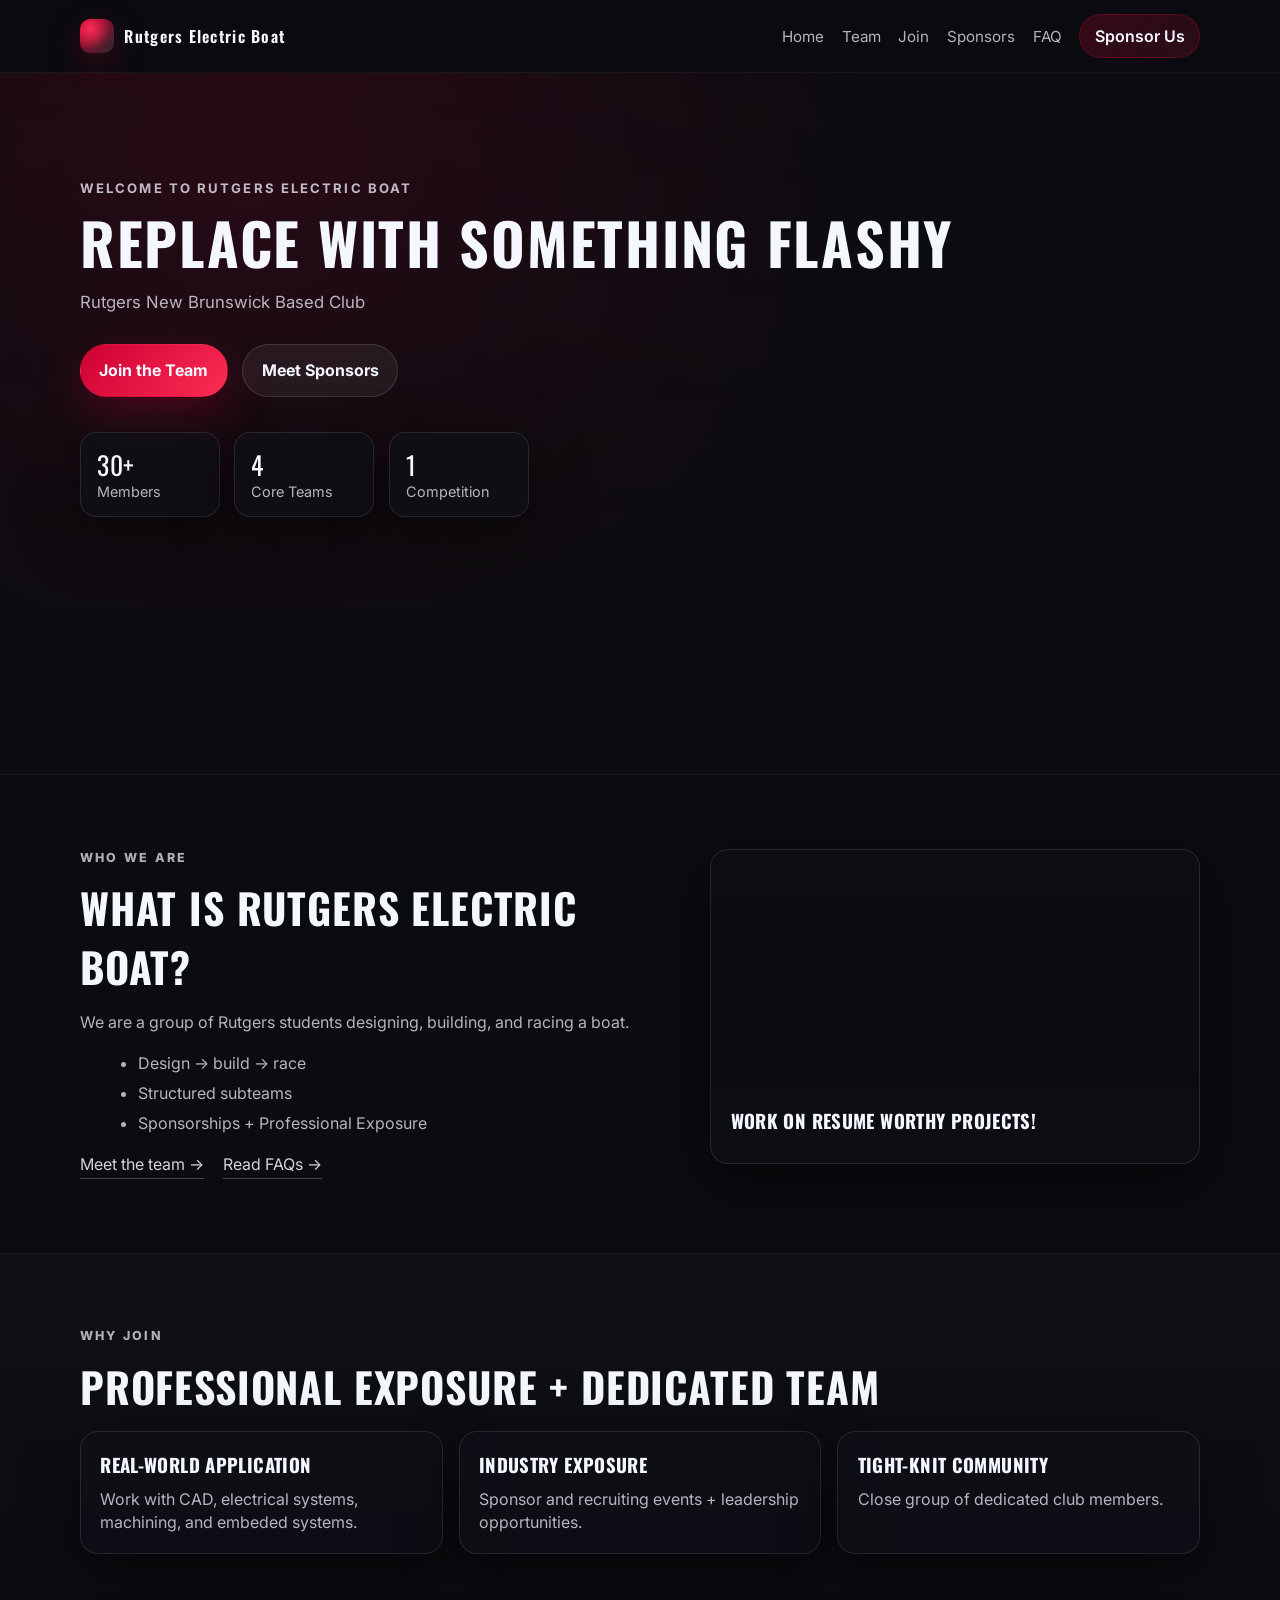
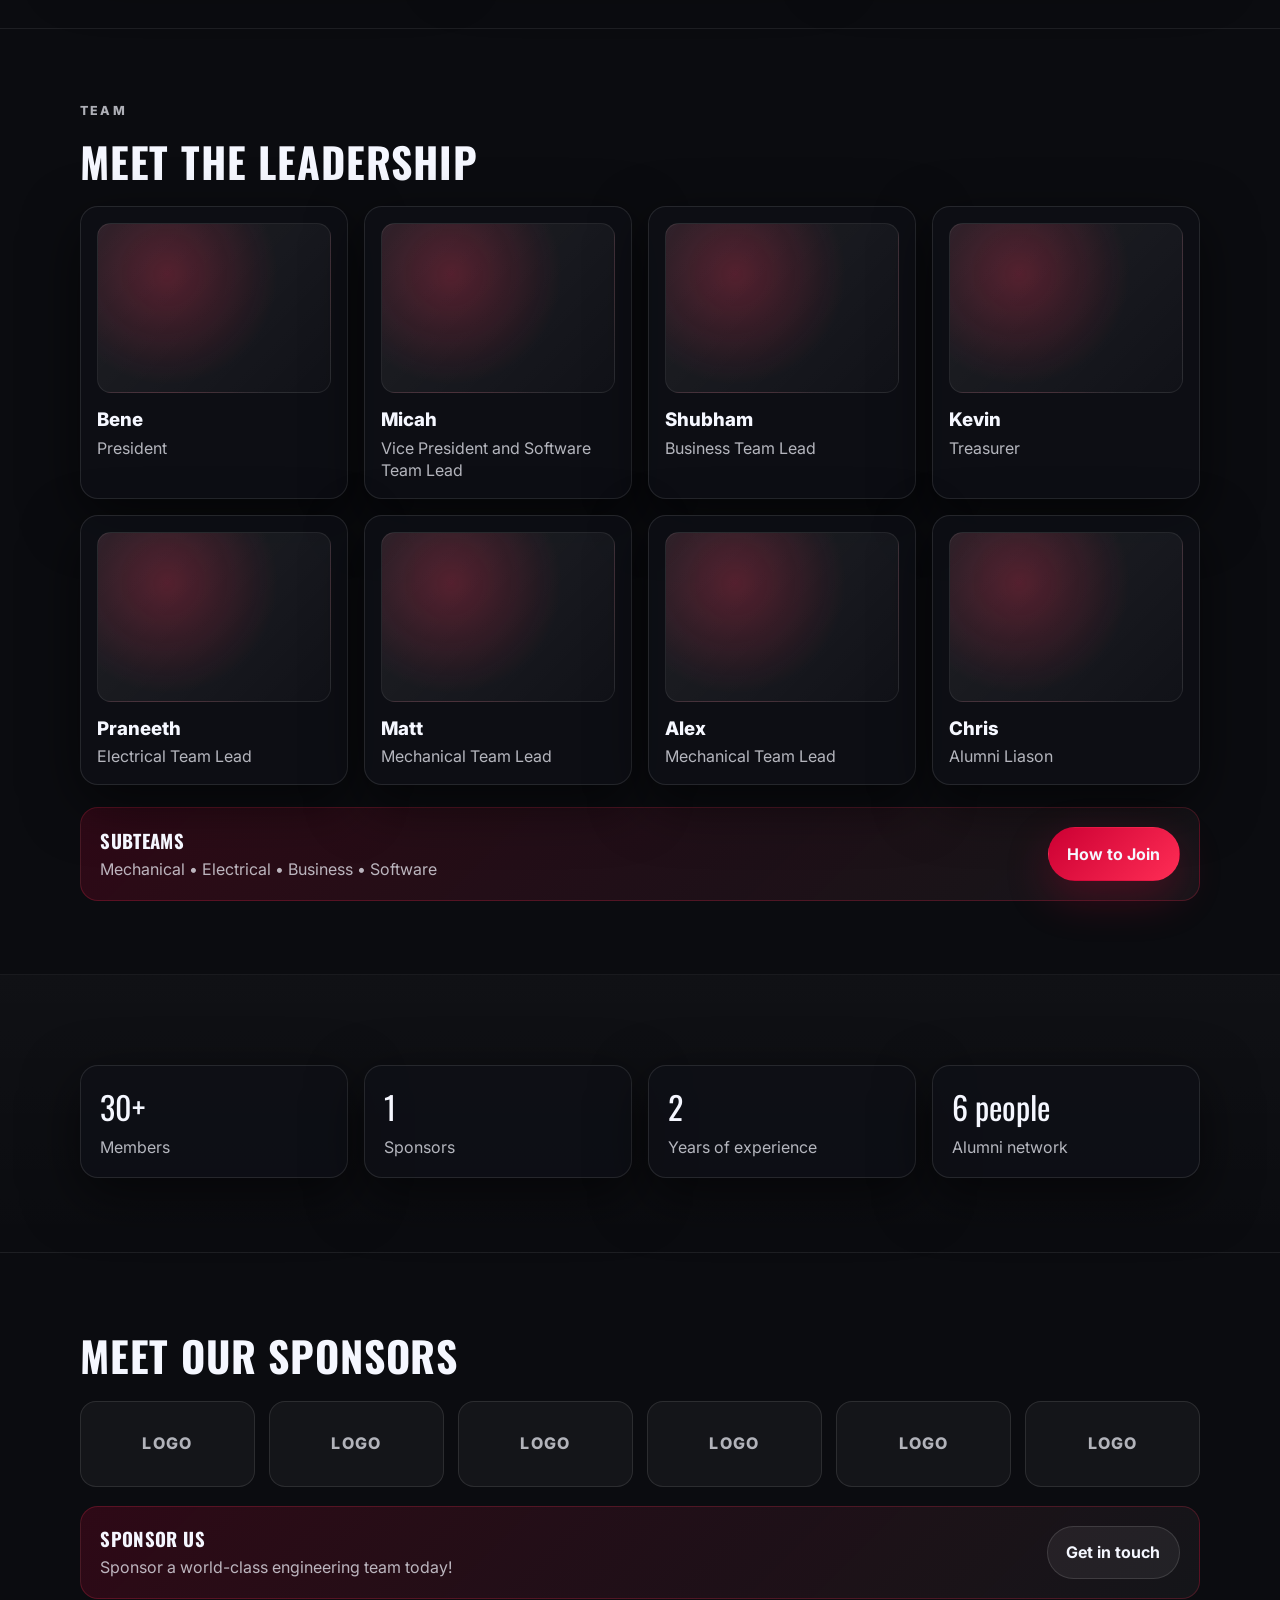
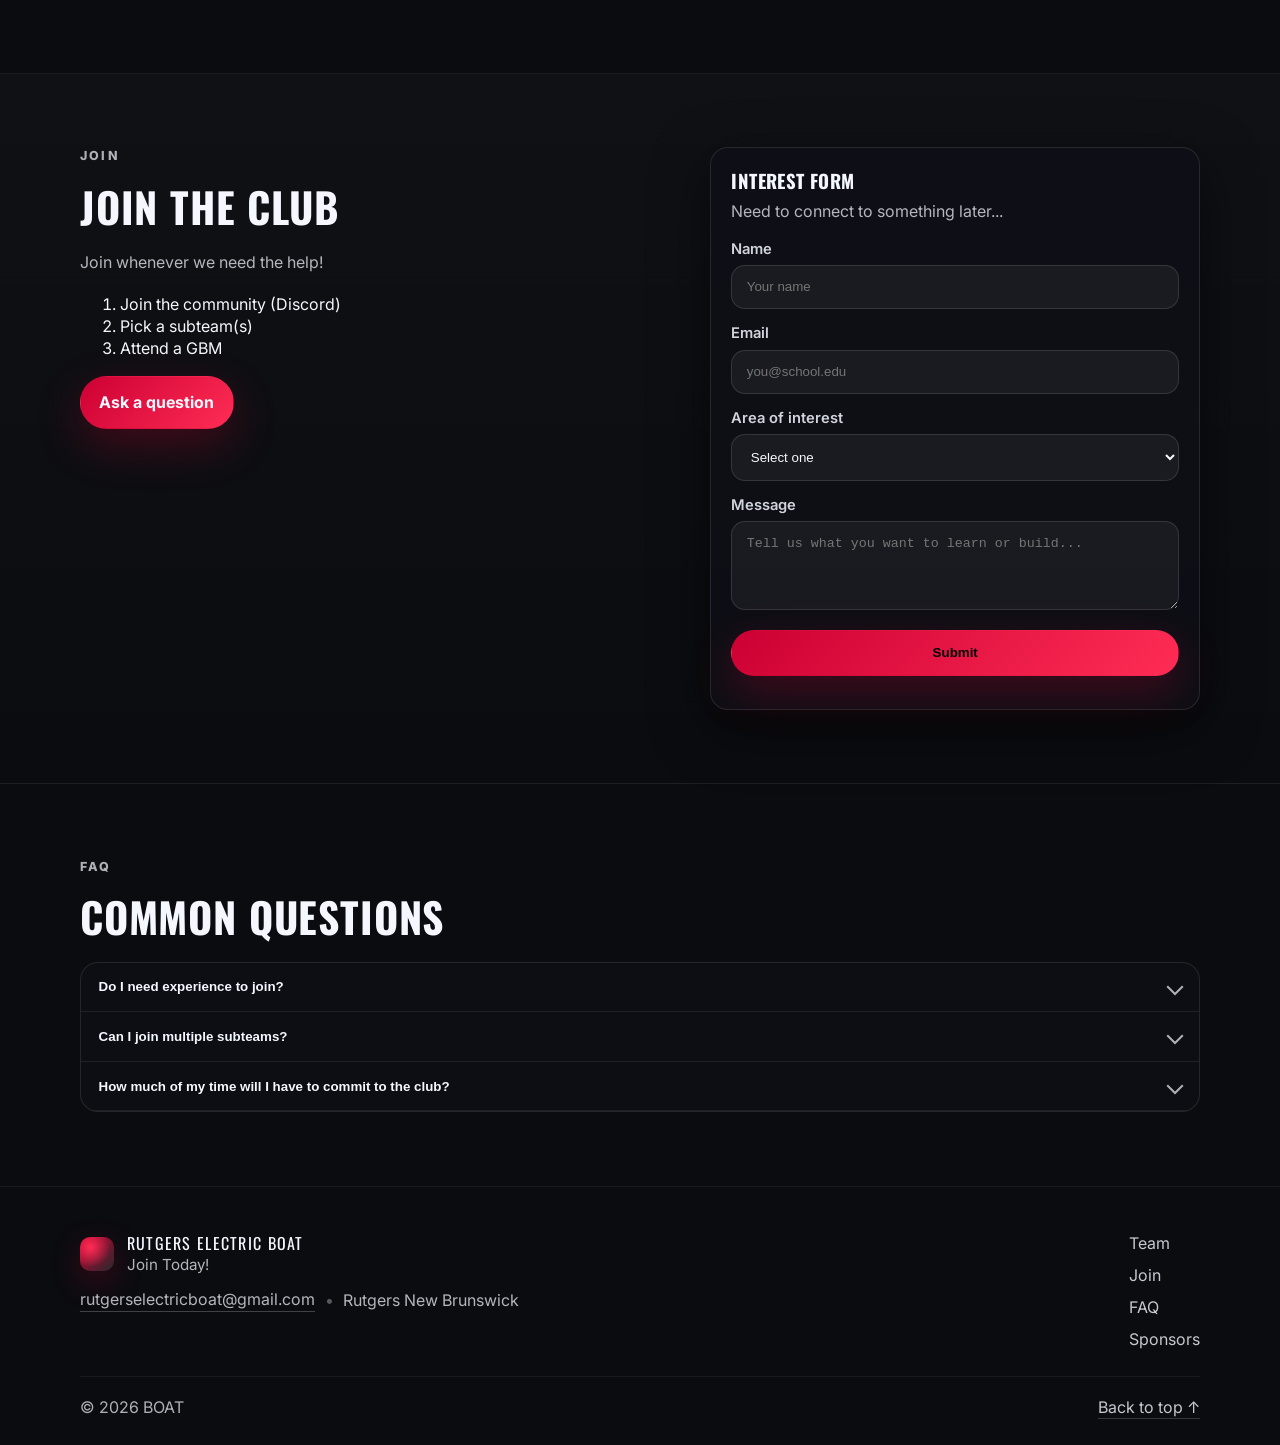
==== index.html @ 4fa2219b "fixed structure" ====
<!doctype html>
<html lang="en">
<head>
  <meta charset="utf-8" />
  <meta name="viewport" content="width=device-width,initial-scale=1" />
  <title>Team / Club Template</title>
  <meta name="description" content="A bold motorsport-style team website template." />
  <link rel="preconnect" href="https://fonts.googleapis.com">
  <link rel="preconnect" href="https://fonts.gstatic.com" crossorigin>
  <!-- Similar feel: modern, condensed-ish headlines + clean body font -->
  <link href="https://fonts.googleapis.com/css2?family=Inter:wght@400;500;600;700&family=Oswald:wght@400;500;600;700&display=swap" rel="stylesheet">
  <link rel="stylesheet" href="/style.css" />
</head>

<body>
  <!-- Top Nav -->
  <header class="site-header" id="top">
    <div class="container nav">
      <a class="brand" href="#top" aria-label="Home">
        <!-- Replace with your logo -->
        <div class="brand-mark" aria-hidden="true"></div>
        <span class="brand-text">Rutgers Electric Boat</span>
      </a>

      <button class="nav-toggle" id="navToggle" aria-expanded="false" aria-controls="navMenu">
        <span class="sr-only">Open menu</span>
        <span class="burger" aria-hidden="true"></span>
      </button>

      <nav class="nav-menu" id="navMenu">
        <a href="#home" class="nav-link">Home</a>
        <a href="#team" class="nav-link">Team</a>
        <a href="#join" class="nav-link">Join</a>
        <a href="#sponsors" class="nav-link">Sponsors</a>
        <a href="#faq" class="nav-link">FAQ</a>
        <a href="#contact" class="nav-cta">Sponsor Us</a>
      </nav>
    </div>
  </header>

  <!-- Hero -->
  <main id="home">
    <section class="hero">
      <!-- Replace with your own high-res team image -->
      <div class="hero-bg" role="img" aria-label="Team and car photo background"></div>

      <div class="container hero-inner">
        <p class="kicker">Welcome to Rutgers Electric Boat</p>
        <h1 class="hero-title">Replace with something flashy</h1>
        <p class="hero-subtitle">
          Rutgers New Brunswick Based Club
        </p>

        <div class="hero-actions">
          <a class="btn btn-primary" href="#join">Join the Team</a>
          <a class="btn btn-ghost" href="#sponsors">Meet Sponsors</a>
        </div>

        <div class="hero-badges" aria-label="Quick highlights">
          <div class="badge">
            <div class="badge-num">30+</div>
            <div class="badge-label">Members</div>
          </div>
          <div class="badge">
            <div class="badge-num">4</div>
            <div class="badge-label">Core Teams</div>
          </div>
          <div class="badge">
            <div class="badge-num">1</div>
            <div class="badge-label">Competition</div>
          </div>
        </div>
      </div>

      <div class="hero-fade" aria-hidden="true"></div>
    </section>

    <!-- Vision -->
    <section class="section" id="vision">
      <div class="container two-col">
        <div>
          <p class="section-label">Who we are</p>
          <h2 class="section-title">What is Rutgers Electric Boat?</h2>
          <p class="section-lead">
            We are a group of Rutgers students designing, building, and racing a boat.
          </p>

          <ul class="bullets">
            <li>Design → build → race</li>
            <li>Structured subteams</li>
            <li>Sponsorships + Professional Exposure</li>
          </ul>

          <div class="mini-actions">
            <a class="text-link" href="#team">Meet the team →</a>
            <a class="text-link" href="#faq">Read FAQs →</a>
          </div>
        </div>

        <div class="media-card">
          <div class="media-card-img" role="img" aria-label="Workshop / car image"></div>
          <div class="media-card-body">
            <h3 class="media-card-title">Work on resume worthy projects!</h3>
            <p class="media-card-text">
               
            </p>
          </div>
        </div>
      </div>
    </section>

    <!-- Feature Cards -->
    <section class="section section-alt" id="why">
      <div class="container">
        <p class="section-label">WHY JOIN</p>
        <h2 class="section-title">Professional Exposure + Dedicated Team</h2>

        <div class="grid-3">
          <article class="card">
            <h3 class="card-title">Real-world application</h3>
            <p class="card-text">
              Work with CAD, electrical systems, machining, and embeded systems.
            </p>
          </article>

          <article class="card">
            <h3 class="card-title">Industry exposure</h3>
            <p class="card-text">
              Sponsor and recruiting events + leadership opportunities.
            </p>
          </article>

          <article class="card">
            <h3 class="card-title">Tight-knit community</h3>
            <p class="card-text">
              Close group of dedicated club members.
            </p>
          </article>
        </div>
      </div>
    </section>

    <!-- Team -->
    <section class="section" id="team">
      <div class="container">
        <p class="section-label">TEAM</p>
        <h2 class="section-title">Meet the leadership</h2>

        <div class="grid-4">
          <!-- Replace placeholders with real names/photos -->
          <article class="person">
            <div class="person-photo" aria-hidden="true"></div>
            <h3 class="person-name">Bene</h3>
            <p class="person-role">President</p>
          </article>

          <article class="person">
            <div class="person-photo" aria-hidden="true"></div>
            <h3 class="person-name">Micah</h3>
            <p class="person-role">Vice President and Software Team Lead</p>
          </article>

          <article class="person">
            <div class="person-photo" aria-hidden="true"></div>
            <h3 class="person-name">Shubham</h3>
            <p class="person-role">Business Team Lead</p>
          </article>

          <article class="person">
            <div class="person-photo" aria-hidden="true"></div>
            <h3 class="person-name">Kevin</h3>
            <p class="person-role">Treasurer</p>
          </article>

          <article class="person">
            <div class="person-photo" aria-hidden="true"></div>
            <h3 class="person-name">Praneeth</h3>
            <p class="person-role">Electrical Team Lead</p>
          </article>

          <article class="person">
            <div class="person-photo" aria-hidden="true"></div>
            <h3 class="person-name">Matt</h3>
            <p class="person-role">Mechanical Team Lead</p>
          </article>

          <article class="person">
            <div class="person-photo" aria-hidden="true"></div>
            <h3 class="person-name">Alex</h3>
            <p class="person-role">Mechanical Team Lead</p>
          </article>

          <article class="person">
            <div class="person-photo" aria-hidden="true"></div>
            <h3 class="person-name">Chris</h3>
            <p class="person-role">Alumni Liason</p>
          </article>
        </div>

        <div class="callout">
          <div>
            <h3 class="callout-title">Subteams</h3>
            <p class="callout-text">
              Mechanical • Electrical • Business • Software 
            </p>
          </div>
          <a class="btn btn-primary" href="#join">How to Join</a>
        </div>
      </div>
    </section>

    <!-- Numbers -->
    <section class="section section-alt" id="numbers">
      <div class="container">
        <!--<p class="section-label">Change this title</p>
        <h2 class="section-title">A-Team.</h2>-->

        <div class="stats">
          <div class="stat">
            <div class="stat-num">30+</div>
            <div class="stat-label">Members</div>
          </div>
          <div class="stat">
            <div class="stat-num">1</div>
            <div class="stat-label">Sponsors</div>
          </div>
          <div class="stat">
            <div class="stat-num">2</div>
            <div class="stat-label">Years of experience</div>
          </div>
          <div class="stat">
            <div class="stat-num">6 people</div>
            <div class="stat-label">Alumni network</div>
          </div>
        </div>
      </div>
    </section>

    <!-- Sponsors -->
    <section class="section" id="sponsors">
      <div class="container">
        <h2 class="section-title">Meet Our Sponsors</h2>

        <div class="logo-grid" aria-label="Sponsor logos">
          <!-- Replace with real logos (SVG/PNG) -->
          <div class="logo-tile">LOGO</div>
          <div class="logo-tile">LOGO</div>
          <div class="logo-tile">LOGO</div>
          <div class="logo-tile">LOGO</div>
          <div class="logo-tile">LOGO</div>
          <div class="logo-tile">LOGO</div>
        </div>

        <div class="callout callout-tight">
          <div>
            <h3 class="callout-title">Sponsor us</h3>
            <p class="callout-text">
              Sponsor a world-class engineering team today!
            </p>
          </div>
          <a class="btn btn-ghost" href="#contact">Get in touch</a>
        </div>
      </div>
    </section>

    <!-- Join -->
    <section class="section section-alt" id="join">
      <div class="container two-col">
        <div>
          <p class="section-label">JOIN</p>
          <h2 class="section-title">Join the club</h2>
          <p class="section-lead">
            Join whenever we need the help!
          </p>

          <ol class="steps">
            <li><span class="step-num"></span> Join the community (Discord)</li>
            <li><span class="step-num"></span> Pick a subteam(s)</li>
            <li><span class="step-num"></span> Attend a GBM</li>
          </ol>

          <a class="btn btn-primary" href="#contact">Ask a question</a>
        </div>

        <div class="form-card" aria-label="Interest form">
          <h3 class="form-title">Interest Form</h3>
          <p class="form-text"> Need to connect to something later...</p>

          <form id="interestForm">
            <label class="field">
              <span>Name</span>
              <input name="name" type="text" placeholder="Your name" required />
            </label>

            <label class="field">
              <span>Email</span>
              <input name="email" type="email" placeholder="you@school.edu" required />
            </label>

            <label class="field">
              <span>Area of interest</span>
              <select name="interest" required>
                <option value="" disabled selected>Select one</option>
                <option>Mechanical</option>
                <option>Business</option>
                <option>Electrical</option>
                <option>Software</option>
              </select>
            </label>

            <label class="field">
              <span>Message</span>
              <textarea name="message" rows="4" placeholder="Tell us what you want to learn or build..."></textarea>
            </label>

            <button class="btn btn-primary btn-full" type="submit">Submit</button>
            <p class="form-note" id="formNote" role="status" aria-live="polite"></p>
          </form>
        </div>
      </div>
    </section>

    <!-- FAQ -->
    <section class="section" id="faq">
      <div class="container">
        <p class="section-label">FAQ</p>
        <h2 class="section-title">Common questions</h2>

        <div class="accordion" data-accordion>
          <button class="acc-item" aria-expanded="false">
            <span>Do I need experience to join?</span>
            <span class="acc-icon" aria-hidden="true"></span>
          </button>
          <div class="acc-panel" hidden>
            No! Students of all experience levels are encouraged to join.
          </div>

          <button class="acc-item" aria-expanded="false">
            <span>Can I join multiple subteams?</span>
            <span class="acc-icon" aria-hidden="true"></span>
          </button>
          <div class="acc-panel" hidden>
            Yes! We recommend starting with only one.
          </div>

          <button class="acc-item" aria-expanded="false">
            <span>How much of my time will I have to commit to the club?</span>
            <span class="acc-icon" aria-hidden="true"></span>
          </button>
          <div class="acc-panel" hidden>
            Only as much time as you feel you are able to commit!
          </div>
        </div>
      </div>
    </section>

    <!-- Footer -->
    <footer class="footer" id="contact">
      <div class="container footer-inner">
        <div>
          <div class="footer-brand">
            <div class="brand-mark" aria-hidden="true"></div>
            <div>
              <div class="footer-title">Rutgers Electric Boat</div>
              <div class="footer-sub">Join Today!</div>
            </div>
          </div>

          <div class="footer-contact">
            <a href="mailto:team@email.com" class="footer-link">rutgerselectricboat@gmail.com</a>
            <span class="dot" aria-hidden="true">•</span>
            <span>Rutgers New Brunswick</span>
          </div>
        </div>

        <div class="footer-links">
          <a href="#team">Team</a>
          <a href="#join">Join</a>
          <a href="#faq">FAQ</a>
          <a href="#sponsors">Sponsors</a>
        </div>
      </div>

      <div class="container footer-bottom">
        <span>© <span id="year"></span> BOAT</span>
        <a class="to-top" href="#top">Back to top ↑</a>
      </div>
    </footer>
  </main>

  <script src="/script.js"></script>
</body>
</html>
---- style.css ----
:root{
  --bg: #0b0c10;
  --panel: #0f1117;
  --text: #f5f7ff;
  --muted: rgba(245,247,255,0.72);
  --soft: rgba(245,247,255,0.10);
  --soft2: rgba(245,247,255,0.16);

  /* “Scarlet-ish” accent without copying any assets */
  --accent: #cc0033;
  --accent2: #ff2d55;

  --max: 1120px;
  --radius: 18px;

  --shadow: 0 18px 55px rgba(0,0,0,.55);
}

*{ box-sizing: border-box; }
html{ scroll-behavior: smooth; }
body{
  margin:0;
  background: var(--bg);
  color: var(--text);
  font-family: Inter, system-ui, -apple-system, Segoe UI, Roboto, Arial, sans-serif;
  line-height: 1.4;
}

a{ color: inherit; text-decoration: none; }
img{ max-width: 100%; display:block; }
.sr-only{
  position:absolute; width:1px; height:1px; padding:0; margin:-1px; overflow:hidden;
  clip: rect(0,0,0,0); border:0;
}

.container{
  width: min(var(--max), calc(100% - 2rem));
  margin: 0 auto;
}

/* Header / Nav */
.site-header{
  position: sticky;
  top: 0;
  z-index: 50;
  background: rgba(11,12,16,0.65);
  backdrop-filter: blur(10px);
  border-bottom: 1px solid rgba(255,255,255,0.06);
}
.nav{
  display:flex;
  align-items:center;
  justify-content: space-between;
  padding: 0.9rem 0;
  gap: 1rem;
}
.brand{
  display:flex;
  align-items:center;
  gap: 0.65rem;
}
.brand-mark{
  width: 34px;
  height: 34px;
  border-radius: 10px;
  background:
    radial-gradient(circle at 30% 30%, var(--accent2), transparent 60%),
    linear-gradient(135deg, var(--accent), rgba(255,255,255,0.12));
  box-shadow: 0 10px 30px rgba(204,0,51,0.25);
}
.brand-text{
  font-family: Oswald, Inter, sans-serif;
  letter-spacing: 0.08em;
  font-weight: 600;
}

.nav-menu{
  display:flex;
  align-items:center;
  gap: 1.1rem;
}
.nav-link{
  color: var(--muted);
  font-size: 0.95rem;
}
.nav-link:hover{ color: var(--text); }

.nav-cta{
  display:inline-flex;
  align-items:center;
  padding: 0.6rem 0.9rem;
  border-radius: 999px;
  background: linear-gradient(135deg, rgba(204,0,51,0.22), rgba(255,45,85,0.12));
  border: 1px solid rgba(204,0,51,0.30);
  color: var(--text);
  font-weight: 600;
}
.nav-cta:hover{
  border-color: rgba(255,45,85,0.55);
  box-shadow: 0 12px 35px rgba(204,0,51,0.20);
}

/* Mobile nav */
.nav-toggle{
  display:none;
  background: transparent;
  border: 1px solid rgba(255,255,255,0.10);
  border-radius: 12px;
  padding: 0.6rem 0.7rem;
  color: var(--text);
}
.burger{
  width: 22px;
  height: 2px;
  display:block;
  background: var(--text);
  position: relative;
}
.burger::before,
.burger::after{
  content:"";
  position:absolute;
  left:0;
  width: 22px;
  height: 2px;
  background: var(--text);
}
.burger::before{ top:-7px; }
.burger::after{ top:7px; }

/* Hero */
.hero{
  position: relative;
  min-height: 78vh;
  display:flex;
  align-items: stretch;
  overflow:hidden;
  border-bottom: 1px solid rgba(255,255,255,0.06);
}
.hero-bg{
  position:absolute;
  inset:0;
  background:
    linear-gradient(180deg, rgba(11,12,16,0.35), rgba(11,12,16,0.90)),
    radial-gradient(circle at 20% 20%, rgba(204,0,51,0.25), transparent 55%),
    url("https://images.unsplash.com/photo-1519581242113-61c2c6f7a901?auto=format&fit=crop&w=2400&q=70");
  background-size: cover;
  background-position: center;
  filter: saturate(1.05);
  transform: scale(1.02);
}
.hero-fade{
  position:absolute;
  inset:auto 0 0 0;
  height: 140px;
  background: linear-gradient(180deg, transparent, var(--bg));
}
.hero-inner{
  position: relative;
  padding: 6.6rem 0 3.4rem;
}
.kicker{
  color: rgba(245,247,255,0.75);
  letter-spacing: 0.16em;
  font-weight: 700;
  font-size: 0.82rem;
  text-transform: uppercase;
  margin: 0 0 1rem;
}
.hero-title{
  font-family: Oswald, Inter, sans-serif;
  text-transform: uppercase;
  letter-spacing: 0.03em;
  font-weight: 700;
  font-size: clamp(2.4rem, 4.5vw, 4.2rem);
  line-height: 1.02;
  margin: 0;
}
.hero-subtitle{
  max-width: 56ch;
  color: var(--muted);
  font-size: 1.05rem;
  margin: 1.2rem 0 1.8rem;
}

.hero-actions{
  display:flex;
  gap: 0.9rem;
  flex-wrap: wrap;
  margin-bottom: 2.2rem;
}

/* Buttons */
.btn{
  display:inline-flex;
  align-items:center;
  justify-content:center;
  border-radius: 999px;
  padding: 0.9rem 1.15rem;
  font-weight: 700;
  border: 1px solid transparent;
  transition: transform .12s ease, box-shadow .12s ease, border-color .12s ease;
  cursor:pointer;
}
.btn:active{ transform: translateY(1px); }

.btn-primary{
  background: linear-gradient(135deg, var(--accent), var(--accent2));
  box-shadow: 0 16px 44px rgba(204,0,51,0.28);
}
.btn-primary:hover{
  box-shadow: 0 20px 60px rgba(255,45,85,0.25);
}

.btn-ghost{
  background: rgba(255,255,255,0.06);
  border-color: rgba(255,255,255,0.12);
}
.btn-ghost:hover{
  border-color: rgba(255,255,255,0.22);
}

.btn-full{ width: 100%; }

/* Badges */
.hero-badges{
  display:flex;
  gap: 0.9rem;
  flex-wrap: wrap;
}
.badge{
  background: rgba(15,17,23,0.70);
  border: 1px solid rgba(255,255,255,0.10);
  border-radius: 16px;
  padding: 0.85rem 1rem;
  min-width: 140px;
  box-shadow: var(--shadow);
}
.badge-num{
  font-family: Oswald, Inter, sans-serif;
  font-size: 1.6rem;
  letter-spacing: 0.02em;
}
.badge-label{
  color: var(--muted);
  font-size: 0.9rem;
}

/* Sections */
.section{
  padding: 4.6rem 0;
}
.section-alt{
  background: linear-gradient(180deg, rgba(255,255,255,0.02), transparent);
  border-top: 1px solid rgba(255,255,255,0.06);
  border-bottom: 1px solid rgba(255,255,255,0.06);
}
.section-label{
  color: rgba(245,247,255,0.70);
  text-transform: uppercase;
  letter-spacing: 0.18em;
  font-weight: 800;
  font-size: 0.78rem;
  margin: 0 0 0.75rem;
}
.section-title{
  font-family: Oswald, Inter, sans-serif;
  text-transform: uppercase;
  letter-spacing: 0.02em;
  font-size: clamp(1.8rem, 3.3vw, 2.6rem);
  margin: 0 0 1rem;
}
.section-lead{
  color: var(--muted);
  max-width: 60ch;
  margin: 0 0 1.2rem;
}

.two-col{
  display:grid;
  grid-template-columns: 1.1fr 0.9fr;
  gap: 2rem;
  align-items: start;
}

/* Lists */
.bullets{
  margin: 0 0 1.2rem 1.1rem;
  color: var(--muted);
}
.bullets li{ margin: 0.45rem 0; }

.mini-actions{
  display:flex;
  gap: 1.2rem;
  flex-wrap: wrap;
}
.text-link{
  color: rgba(245,247,255,0.85);
  border-bottom: 1px solid rgba(255,255,255,0.25);
  padding-bottom: 0.15rem;
}
.text-link:hover{ border-bottom-color: rgba(255,45,85,0.7); }

/* Cards */
.grid-3{
  display:grid;
  grid-template-columns: repeat(3, 1fr);
  gap: 1rem;
}
.card{
  background: rgba(15,17,23,0.70);
  border: 1px solid rgba(255,255,255,0.10);
  border-radius: var(--radius);
  padding: 1.25rem 1.2rem;
  box-shadow: var(--shadow);
}
.card-title{
  font-family: Oswald, Inter, sans-serif;
  text-transform: uppercase;
  letter-spacing: 0.02em;
  margin: 0 0 0.65rem;
}
.card-text{
  margin: 0;
  color: var(--muted);
}

/* Media card */
.media-card{
  background: rgba(15,17,23,0.70);
  border: 1px solid rgba(255,255,255,0.10);
  border-radius: var(--radius);
  overflow:hidden;
  box-shadow: var(--shadow);
}
.media-card-img{
  height: 240px;
  background:
    linear-gradient(180deg, rgba(11,12,16,0.22), rgba(11,12,16,0.88)),
    url("https://images.unsplash.com/photo-1520975682031-a6adf2c9167a?auto=format&fit=crop&w=1800&q=70");
  background-size: cover;
  background-position: center;
}
.media-card-body{ padding: 1.15rem 1.2rem 1.25rem; }
.media-card-title{
  margin: 0 0 0.5rem;
  font-family: Oswald, Inter, sans-serif;
  text-transform: uppercase;
  letter-spacing: 0.02em;
}
.media-card-text{ margin: 0; color: var(--muted); }

/* Team grid */
.grid-4{
  display:grid;
  grid-template-columns: repeat(4, 1fr);
  gap: 1rem;
}
.person{
  background: rgba(15,17,23,0.70);
  border: 1px solid rgba(255,255,255,0.10);
  border-radius: var(--radius);
  padding: 1rem;
  box-shadow: var(--shadow);
}
.person-photo{
  height: 170px;
  border-radius: 14px;
  background:
    radial-gradient(circle at 30% 30%, rgba(255,45,85,0.25), transparent 55%),
    linear-gradient(135deg, rgba(255,255,255,0.08), rgba(255,255,255,0.02));
  border: 1px solid rgba(255,255,255,0.08);
  margin-bottom: 0.9rem;
}
.person-name{
  margin: 0 0 0.2rem;
  font-weight: 800;
}
.person-role{
  margin: 0;
  color: var(--muted);
}

/* Callout */
.callout{
  margin-top: 1.4rem;
  display:flex;
  align-items:center;
  justify-content: space-between;
  gap: 1rem;
  background: linear-gradient(135deg, rgba(204,0,51,0.18), rgba(255,255,255,0.04));
  border: 1px solid rgba(255,45,85,0.22);
  border-radius: var(--radius);
  padding: 1.2rem 1.2rem;
}
.callout-tight{ margin-top: 1.2rem; }
.callout-title{
  margin: 0 0 0.25rem;
  font-family: Oswald, Inter, sans-serif;
  text-transform: uppercase;
  letter-spacing: 0.02em;
}
.callout-text{ margin: 0; color: var(--muted); }

/* Stats */
.stats{
  display:grid;
  grid-template-columns: repeat(4, 1fr);
  gap: 1rem;
  margin-top: 1rem;
}
.stat{
  background: rgba(15,17,23,0.70);
  border: 1px solid rgba(255,255,255,0.10);
  border-radius: var(--radius);
  padding: 1.2rem;
  box-shadow: var(--shadow);
}
.stat-num{
  font-family: Oswald, Inter, sans-serif;
  font-size: 2rem;
  margin-bottom: 0.35rem;
}
.stat-label{ color: var(--muted); }

/* Sponsor logos */
.logo-grid{
  margin-top: 1rem;
  display:grid;
  grid-template-columns: repeat(6, 1fr);
  gap: 0.9rem;
}
.logo-tile{
  height: 86px;
  display:flex;
  align-items:center;
  justify-content:center;
  background: rgba(255,255,255,0.04);
  border: 1px solid rgba(255,255,255,0.10);
  border-radius: 16px;
  color: rgba(245,247,255,0.70);
  font-weight: 800;
  letter-spacing: 0.08em;
}

/* Join form */
.form-card{
  background: rgba(15,17,23,0.70);
  border: 1px solid rgba(255,255,255,0.10);
  border-radius: var(--radius);
  padding: 1.25rem;
  box-shadow: var(--shadow);
}
.form-title{
  margin: 0 0 0.35rem;
  font-family: Oswald, Inter, sans-serif;
  text-transform: uppercase;
  letter-spacing: 0.02em;
}
.form-text{ margin: 0 0 1rem; color: var(--muted); }

.field{
  display:block;
  margin-bottom: 0.9rem;
}
.field span{
  display:block;
  margin-bottom: 0.35rem;
  color: rgba(245,247,255,0.85);
  font-weight: 600;
  font-size: 0.92rem;
}
input, select, textarea{
  width: 100%;
  background: rgba(255,255,255,0.05);
  border: 1px solid rgba(255,255,255,0.12);
  border-radius: 14px;
  padding: 0.85rem 0.9rem;
  color: var(--text);
  outline: none;
}
input:focus, select:focus, textarea:focus{
  border-color: rgba(255,45,85,0.6);
  box-shadow: 0 0 0 4px rgba(204,0,51,0.18);
}
.form-note{
  margin: 0.8rem 0 0;
  color: rgba(245,247,255,0.75);
  font-size: 0.92rem;
}

/* Accordion */
.accordion{
  margin-top: 1rem;
  border-radius: var(--radius);
  overflow:hidden;
  border: 1px solid rgba(255,255,255,0.10);
  background: rgba(15,17,23,0.55);
}
.acc-item{
  width:100%;
  background: transparent;
  border:0;
  color: var(--text);
  padding: 1.05rem 1.1rem;
  display:flex;
  justify-content: space-between;
  align-items:center;
  cursor:pointer;
  border-bottom: 1px solid rgba(255,255,255,0.08);
  font-weight: 800;
}
.acc-item:hover{ background: rgba(255,255,255,0.03); }
.acc-panel{
  padding: 0 1.1rem 1.05rem;
  color: var(--muted);
}
.acc-icon{
  width: 12px;
  height: 12px;
  border-right: 2px solid rgba(245,247,255,0.70);
  border-bottom: 2px solid rgba(245,247,255,0.70);
  transform: rotate(45deg);
  transition: transform .12s ease;
}
.acc-item[aria-expanded="true"] .acc-icon{
  transform: rotate(-135deg);
}

/* Footer */
.footer{
  padding: 2.8rem 0 1.6rem;
  border-top: 1px solid rgba(255,255,255,0.06);
}
.footer-inner{
  display:flex;
  justify-content: space-between;
  gap: 2rem;
  align-items:flex-start;
}
.footer-brand{
  display:flex;
  gap: 0.8rem;
  align-items:center;
  margin-bottom: 0.8rem;
}
.footer-title{
  font-family: Oswald, Inter, sans-serif;
  letter-spacing: 0.08em;
  text-transform: uppercase;
}
.footer-sub{ color: var(--muted); font-size: 0.95rem; }

.footer-contact{
  color: var(--muted);
  display:flex;
  gap: 0.6rem;
  flex-wrap: wrap;
  align-items:center;
}
.footer-link{
  border-bottom: 1px solid rgba(255,255,255,0.22);
}
.footer-link:hover{ border-bottom-color: rgba(255,45,85,0.7); }
.dot{ opacity: 0.45; }

.footer-links{
  display:flex;
  flex-direction: column;
  gap: 0.6rem;
  color: rgba(245,247,255,0.80);
}
.footer-links a{ color: rgba(245,247,255,0.80); }
.footer-links a:hover{ color: var(--text); }

.footer-bottom{
  margin-top: 1.6rem;
  padding-top: 1.2rem;
  border-top: 1px solid rgba(255,255,255,0.06);
  color: rgba(245,247,255,0.70);
  display:flex;
  justify-content: space-between;
  align-items:center;
  gap: 1rem;
}
.to-top{
  color: rgba(245,247,255,0.80);
  border-bottom: 1px solid rgba(255,255,255,0.18);
}
.to-top:hover{ border-bottom-color: rgba(255,45,85,0.7); }

/* Responsive */
@media (max-width: 980px){
  .two-col{ grid-template-columns: 1fr; }
  .grid-3{ grid-template-columns: 1fr; }
  .grid-4{ grid-template-columns: repeat(2, 1fr); }
  .stats{ grid-template-columns: repeat(2, 1fr); }
  .logo-grid{ grid-template-columns: repeat(3, 1fr); }
  .footer-inner{ flex-direction: column; }
}

@media (max-width: 740px){
  .nav-toggle{ display:inline-flex; }
  .nav-menu{
    position: absolute;
    top: 64px;
    right: 0;
    left: 0;
    display:none;
    flex-direction: column;
    gap: 0.25rem;
    padding: 0.85rem 1rem 1rem;
    background: rgba(11,12,16,0.95);
    border-bottom: 1px solid rgba(255,255,255,0.06);
  }
  .nav-menu.open{ display:flex; }
  .nav-link, .nav-cta{
    width: 100%;
    padding: 0.85rem 0.9rem;
    border-radius: 14px;
  }
  .nav-link:hover{ background: rgba(255,255,255,0.04); }
  .nav-cta{ justify-content: center; }

  .hero-inner{ padding: 5.6rem 0 3rem; }
  .grid-4{ grid-template-columns: 1fr; }
  .logo-grid{ grid-template-columns: repeat(2, 1fr); }
}
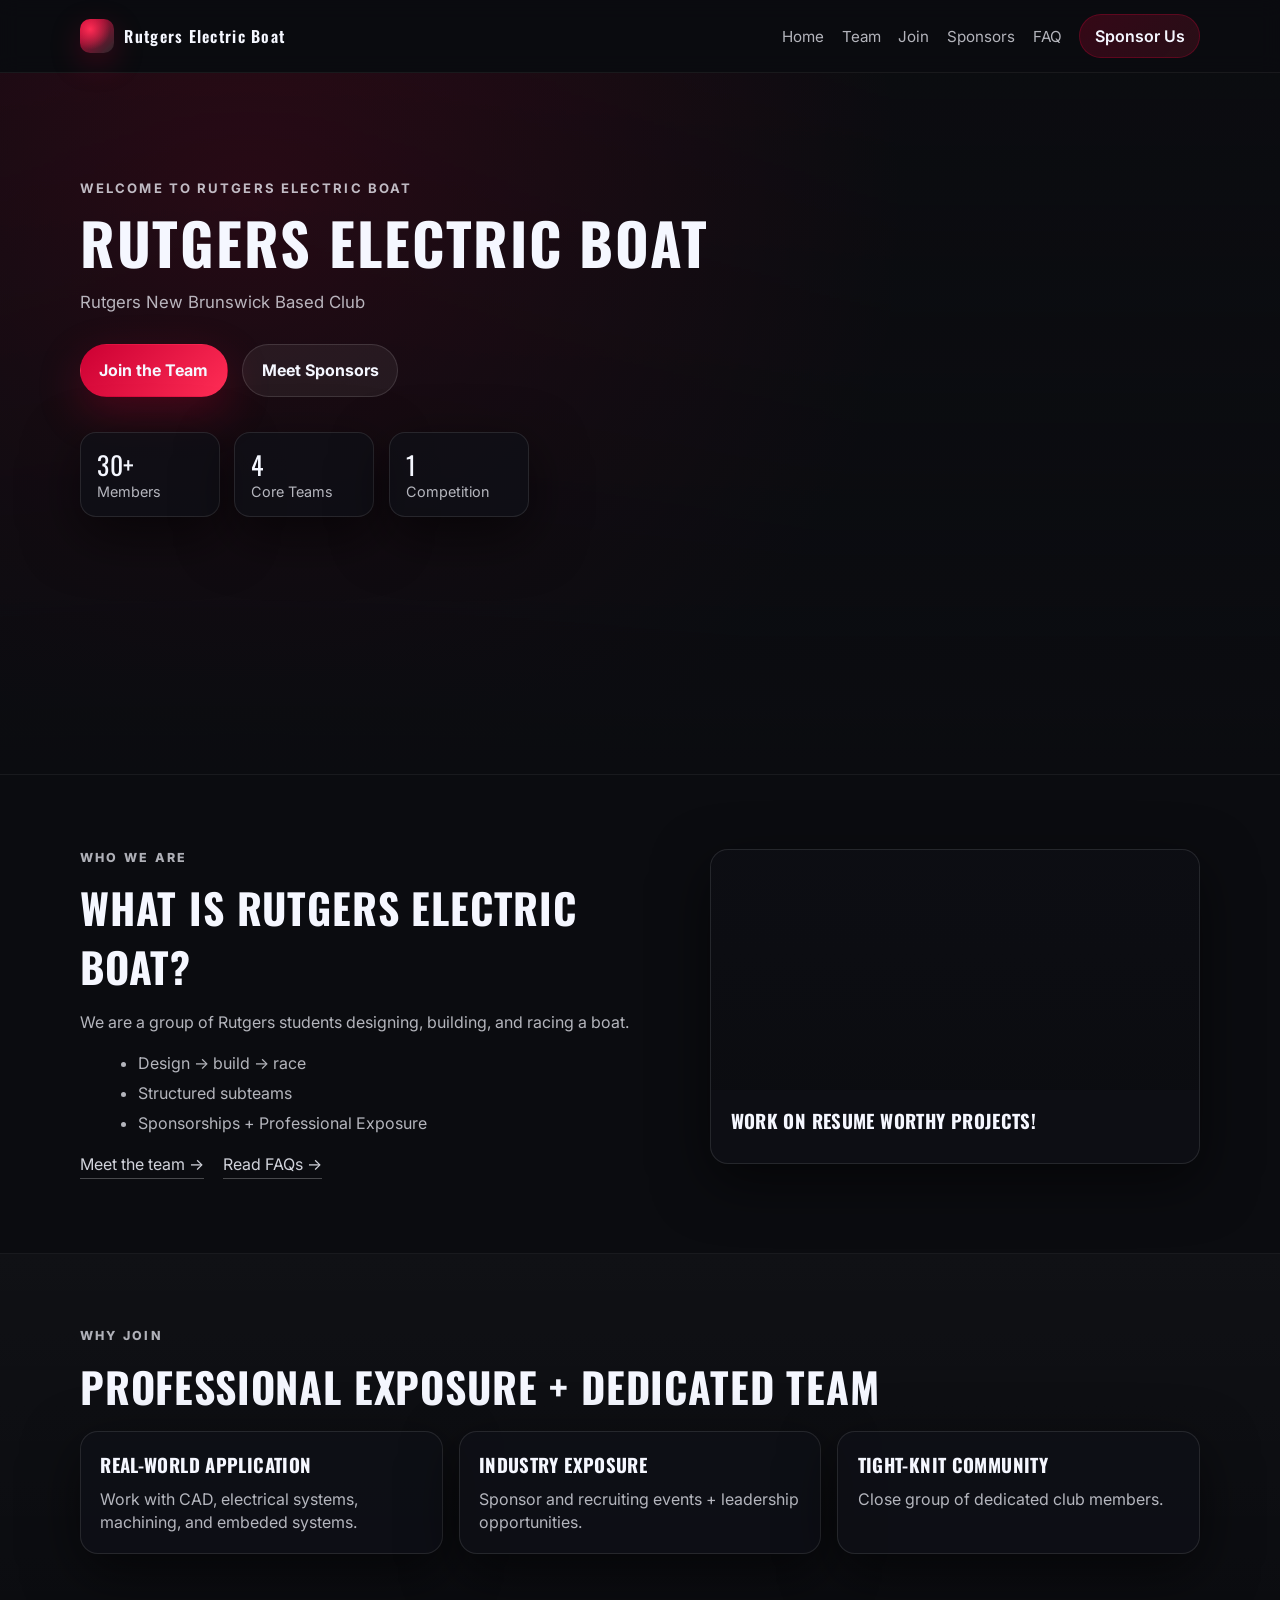
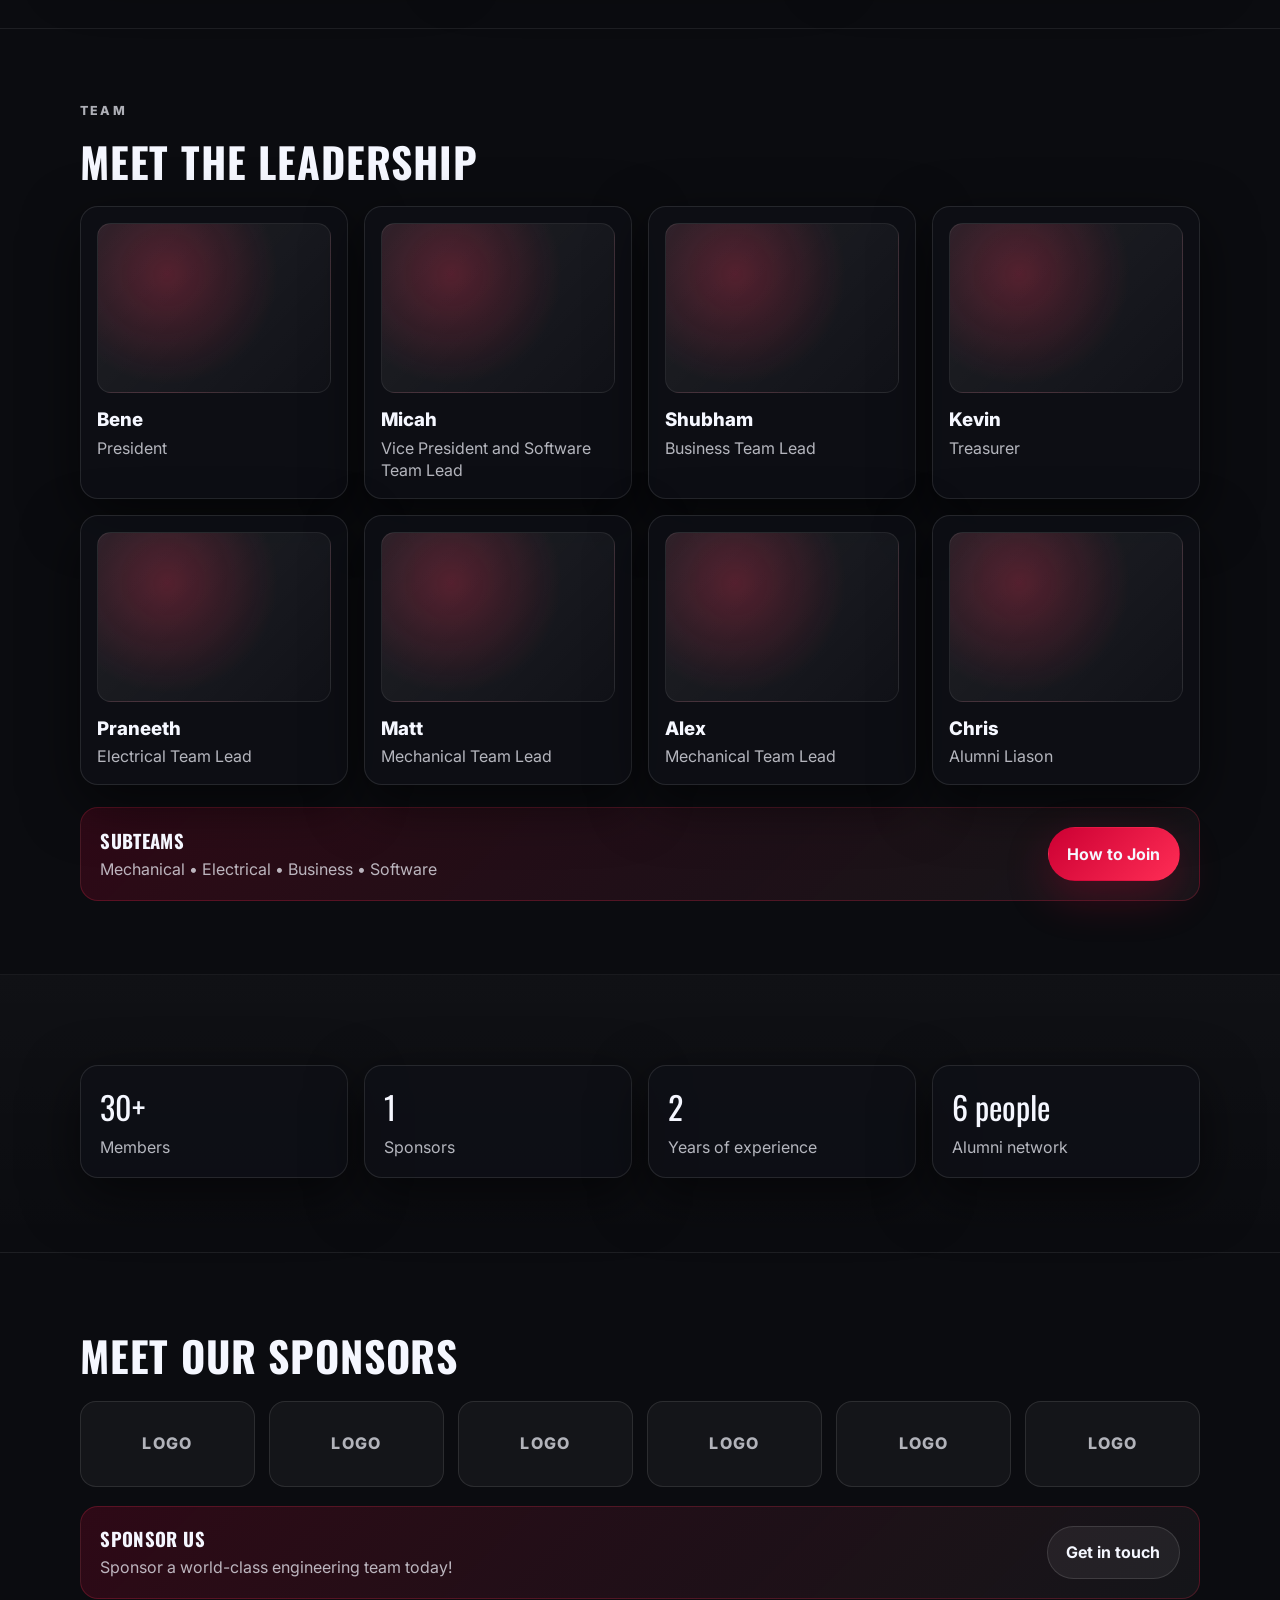
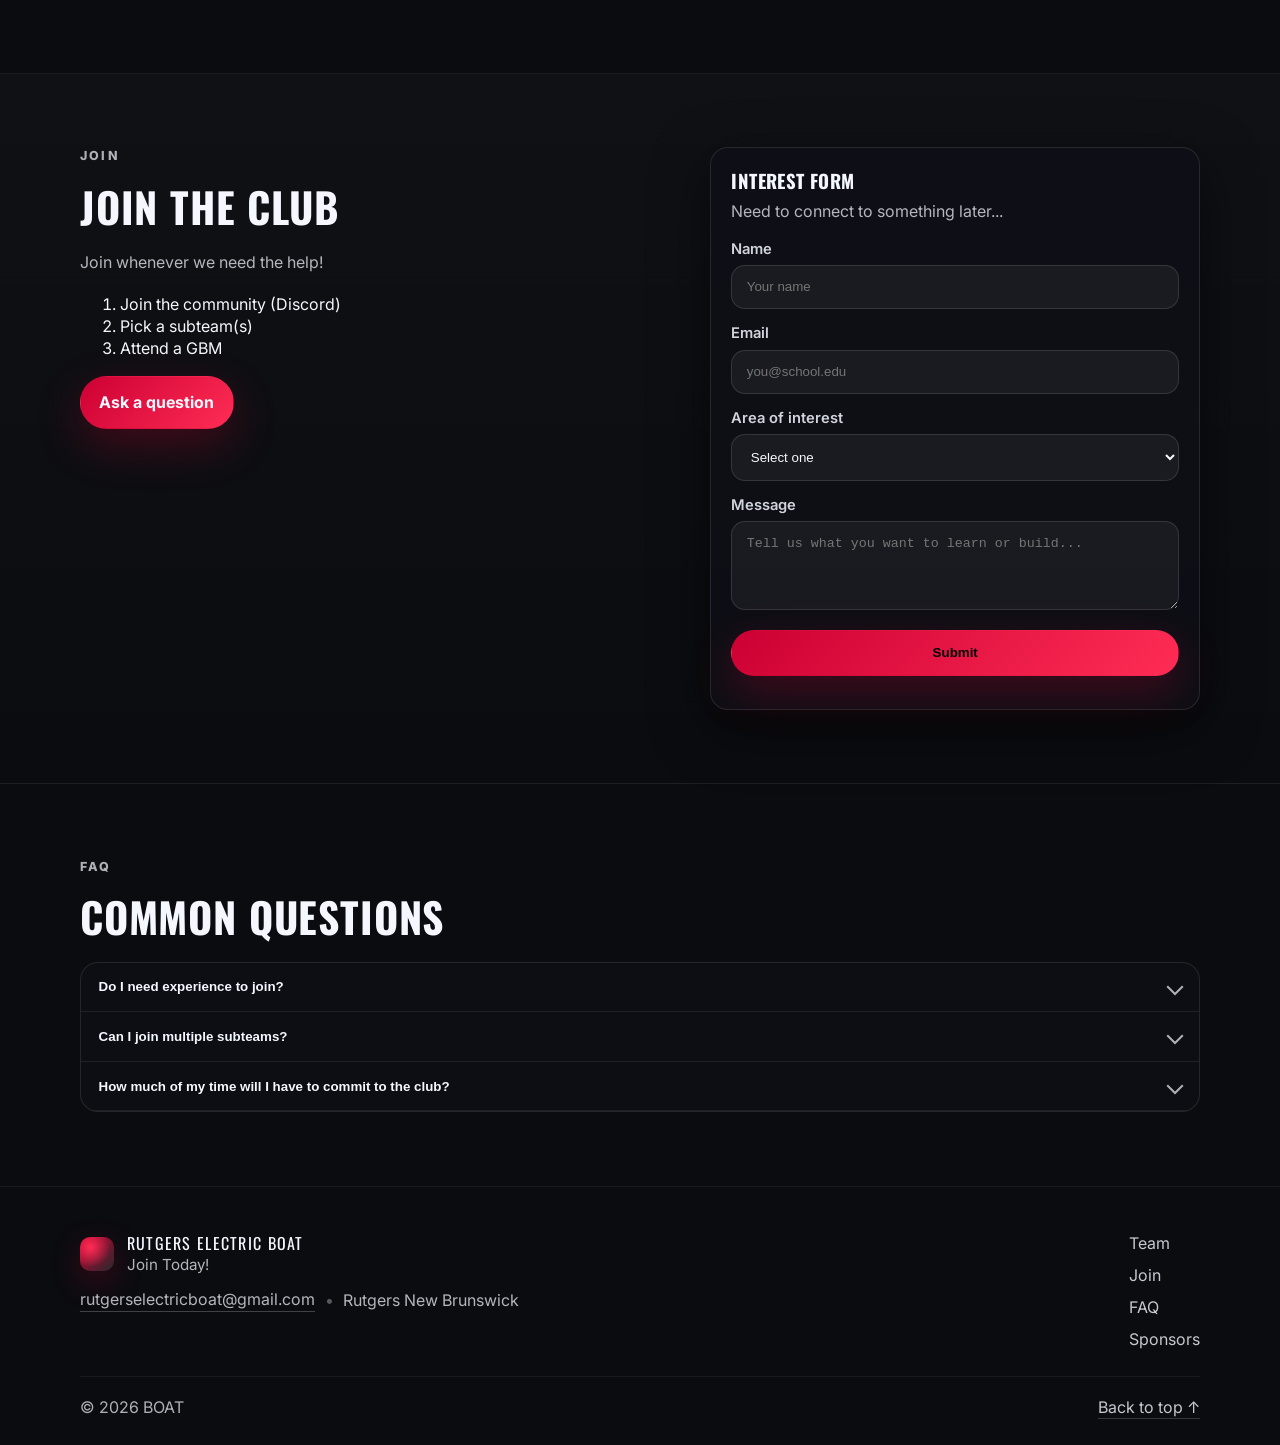
==== commit 38959480: "fixed title" ====
--- a/index.html
+++ b/index.html
@@ -9,7 +9,7 @@
   <link rel="preconnect" href="https://fonts.gstatic.com" crossorigin>
   <!-- Similar feel: modern, condensed-ish headlines + clean body font -->
   <link href="https://fonts.googleapis.com/css2?family=Inter:wght@400;500;600;700&family=Oswald:wght@400;500;600;700&display=swap" rel="stylesheet">
-  <link rel="stylesheet" href="/style.css" />
+  <link rel="stylesheet" href="styles.css" />
 </head>
 
 <body>
@@ -46,7 +46,7 @@
 
       <div class="container hero-inner">
         <p class="kicker">Welcome to Rutgers Electric Boat</p>
-        <h1 class="hero-title">Replace with something flashy</h1>
+        <h1 class="hero-title">Rutgers Electric Boat</h1>
         <p class="hero-subtitle">
           Rutgers New Brunswick Based Club
         </p>
--- a/styles.css
+++ b/styles.css
@@ -0,0 +1,629 @@
+:root{
+  --bg: #0b0c10;
+  --panel: #0f1117;
+  --text: #f5f7ff;
+  --muted: rgba(245,247,255,0.72);
+  --soft: rgba(245,247,255,0.10);
+  --soft2: rgba(245,247,255,0.16);
+
+  /* “Scarlet-ish” accent without copying any assets */
+  --accent: #cc0033;
+  --accent2: #ff2d55;
+
+  --max: 1120px;
+  --radius: 18px;
+
+  --shadow: 0 18px 55px rgba(0,0,0,.55);
+}
+
+*{ box-sizing: border-box; }
+html{ scroll-behavior: smooth; }
+body{
+  margin:0;
+  background: var(--bg);
+  color: var(--text);
+  font-family: Inter, system-ui, -apple-system, Segoe UI, Roboto, Arial, sans-serif;
+  line-height: 1.4;
+}
+
+a{ color: inherit; text-decoration: none; }
+img{ max-width: 100%; display:block; }
+.sr-only{
+  position:absolute; width:1px; height:1px; padding:0; margin:-1px; overflow:hidden;
+  clip: rect(0,0,0,0); border:0;
+}
+
+.container{
+  width: min(var(--max), calc(100% - 2rem));
+  margin: 0 auto;
+}
+
+/* Header / Nav */
+.site-header{
+  position: sticky;
+  top: 0;
+  z-index: 50;
+  background: rgba(11,12,16,0.65);
+  backdrop-filter: blur(10px);
+  border-bottom: 1px solid rgba(255,255,255,0.06);
+}
+.nav{
+  display:flex;
+  align-items:center;
+  justify-content: space-between;
+  padding: 0.9rem 0;
+  gap: 1rem;
+}
+.brand{
+  display:flex;
+  align-items:center;
+  gap: 0.65rem;
+}
+.brand-mark{
+  width: 34px;
+  height: 34px;
+  border-radius: 10px;
+  background:
+    radial-gradient(circle at 30% 30%, var(--accent2), transparent 60%),
+    linear-gradient(135deg, var(--accent), rgba(255,255,255,0.12));
+  box-shadow: 0 10px 30px rgba(204,0,51,0.25);
+}
+.brand-text{
+  font-family: Oswald, Inter, sans-serif;
+  letter-spacing: 0.08em;
+  font-weight: 600;
+}
+
+.nav-menu{
+  display:flex;
+  align-items:center;
+  gap: 1.1rem;
+}
+.nav-link{
+  color: var(--muted);
+  font-size: 0.95rem;
+}
+.nav-link:hover{ color: var(--text); }
+
+.nav-cta{
+  display:inline-flex;
+  align-items:center;
+  padding: 0.6rem 0.9rem;
+  border-radius: 999px;
+  background: linear-gradient(135deg, rgba(204,0,51,0.22), rgba(255,45,85,0.12));
+  border: 1px solid rgba(204,0,51,0.30);
+  color: var(--text);
+  font-weight: 600;
+}
+.nav-cta:hover{
+  border-color: rgba(255,45,85,0.55);
+  box-shadow: 0 12px 35px rgba(204,0,51,0.20);
+}
+
+/* Mobile nav */
+.nav-toggle{
+  display:none;
+  background: transparent;
+  border: 1px solid rgba(255,255,255,0.10);
+  border-radius: 12px;
+  padding: 0.6rem 0.7rem;
+  color: var(--text);
+}
+.burger{
+  width: 22px;
+  height: 2px;
+  display:block;
+  background: var(--text);
+  position: relative;
+}
+.burger::before,
+.burger::after{
+  content:"";
+  position:absolute;
+  left:0;
+  width: 22px;
+  height: 2px;
+  background: var(--text);
+}
+.burger::before{ top:-7px; }
+.burger::after{ top:7px; }
+
+/* Hero */
+.hero{
+  position: relative;
+  min-height: 78vh;
+  display:flex;
+  align-items: stretch;
+  overflow:hidden;
+  border-bottom: 1px solid rgba(255,255,255,0.06);
+}
+.hero-bg{
+  position:absolute;
+  inset:0;
+  background:
+    linear-gradient(180deg, rgba(11,12,16,0.35), rgba(11,12,16,0.90)),
+    radial-gradient(circle at 20% 20%, rgba(204,0,51,0.25), transparent 55%),
+    url("https://images.unsplash.com/photo-1519581242113-61c2c6f7a901?auto=format&fit=crop&w=2400&q=70");
+  background-size: cover;
+  background-position: center;
+  filter: saturate(1.05);
+  transform: scale(1.02);
+}
+.hero-fade{
+  position:absolute;
+  inset:auto 0 0 0;
+  height: 140px;
+  background: linear-gradient(180deg, transparent, var(--bg));
+}
+.hero-inner{
+  position: relative;
+  padding: 6.6rem 0 3.4rem;
+}
+.kicker{
+  color: rgba(245,247,255,0.75);
+  letter-spacing: 0.16em;
+  font-weight: 700;
+  font-size: 0.82rem;
+  text-transform: uppercase;
+  margin: 0 0 1rem;
+}
+.hero-title{
+  font-family: Oswald, Inter, sans-serif;
+  text-transform: uppercase;
+  letter-spacing: 0.03em;
+  font-weight: 700;
+  font-size: clamp(2.4rem, 4.5vw, 4.2rem);
+  line-height: 1.02;
+  margin: 0;
+}
+.hero-subtitle{
+  max-width: 56ch;
+  color: var(--muted);
+  font-size: 1.05rem;
+  margin: 1.2rem 0 1.8rem;
+}
+
+.hero-actions{
+  display:flex;
+  gap: 0.9rem;
+  flex-wrap: wrap;
+  margin-bottom: 2.2rem;
+}
+
+/* Buttons */
+.btn{
+  display:inline-flex;
+  align-items:center;
+  justify-content:center;
+  border-radius: 999px;
+  padding: 0.9rem 1.15rem;
+  font-weight: 700;
+  border: 1px solid transparent;
+  transition: transform .12s ease, box-shadow .12s ease, border-color .12s ease;
+  cursor:pointer;
+}
+.btn:active{ transform: translateY(1px); }
+
+.btn-primary{
+  background: linear-gradient(135deg, var(--accent), var(--accent2));
+  box-shadow: 0 16px 44px rgba(204,0,51,0.28);
+}
+.btn-primary:hover{
+  box-shadow: 0 20px 60px rgba(255,45,85,0.25);
+}
+
+.btn-ghost{
+  background: rgba(255,255,255,0.06);
+  border-color: rgba(255,255,255,0.12);
+}
+.btn-ghost:hover{
+  border-color: rgba(255,255,255,0.22);
+}
+
+.btn-full{ width: 100%; }
+
+/* Badges */
+.hero-badges{
+  display:flex;
+  gap: 0.9rem;
+  flex-wrap: wrap;
+}
+.badge{
+  background: rgba(15,17,23,0.70);
+  border: 1px solid rgba(255,255,255,0.10);
+  border-radius: 16px;
+  padding: 0.85rem 1rem;
+  min-width: 140px;
+  box-shadow: var(--shadow);
+}
+.badge-num{
+  font-family: Oswald, Inter, sans-serif;
+  font-size: 1.6rem;
+  letter-spacing: 0.02em;
+}
+.badge-label{
+  color: var(--muted);
+  font-size: 0.9rem;
+}
+
+/* Sections */
+.section{
+  padding: 4.6rem 0;
+}
+.section-alt{
+  background: linear-gradient(180deg, rgba(255,255,255,0.02), transparent);
+  border-top: 1px solid rgba(255,255,255,0.06);
+  border-bottom: 1px solid rgba(255,255,255,0.06);
+}
+.section-label{
+  color: rgba(245,247,255,0.70);
+  text-transform: uppercase;
+  letter-spacing: 0.18em;
+  font-weight: 800;
+  font-size: 0.78rem;
+  margin: 0 0 0.75rem;
+}
+.section-title{
+  font-family: Oswald, Inter, sans-serif;
+  text-transform: uppercase;
+  letter-spacing: 0.02em;
+  font-size: clamp(1.8rem, 3.3vw, 2.6rem);
+  margin: 0 0 1rem;
+}
+.section-lead{
+  color: var(--muted);
+  max-width: 60ch;
+  margin: 0 0 1.2rem;
+}
+
+.two-col{
+  display:grid;
+  grid-template-columns: 1.1fr 0.9fr;
+  gap: 2rem;
+  align-items: start;
+}
+
+/* Lists */
+.bullets{
+  margin: 0 0 1.2rem 1.1rem;
+  color: var(--muted);
+}
+.bullets li{ margin: 0.45rem 0; }
+
+.mini-actions{
+  display:flex;
+  gap: 1.2rem;
+  flex-wrap: wrap;
+}
+.text-link{
+  color: rgba(245,247,255,0.85);
+  border-bottom: 1px solid rgba(255,255,255,0.25);
+  padding-bottom: 0.15rem;
+}
+.text-link:hover{ border-bottom-color: rgba(255,45,85,0.7); }
+
+/* Cards */
+.grid-3{
+  display:grid;
+  grid-template-columns: repeat(3, 1fr);
+  gap: 1rem;
+}
+.card{
+  background: rgba(15,17,23,0.70);
+  border: 1px solid rgba(255,255,255,0.10);
+  border-radius: var(--radius);
+  padding: 1.25rem 1.2rem;
+  box-shadow: var(--shadow);
+}
+.card-title{
+  font-family: Oswald, Inter, sans-serif;
+  text-transform: uppercase;
+  letter-spacing: 0.02em;
+  margin: 0 0 0.65rem;
+}
+.card-text{
+  margin: 0;
+  color: var(--muted);
+}
+
+/* Media card */
+.media-card{
+  background: rgba(15,17,23,0.70);
+  border: 1px solid rgba(255,255,255,0.10);
+  border-radius: var(--radius);
+  overflow:hidden;
+  box-shadow: var(--shadow);
+}
+.media-card-img{
+  height: 240px;
+  background:
+    linear-gradient(180deg, rgba(11,12,16,0.22), rgba(11,12,16,0.88)),
+    url("https://images.unsplash.com/photo-1520975682031-a6adf2c9167a?auto=format&fit=crop&w=1800&q=70");
+  background-size: cover;
+  background-position: center;
+}
+.media-card-body{ padding: 1.15rem 1.2rem 1.25rem; }
+.media-card-title{
+  margin: 0 0 0.5rem;
+  font-family: Oswald, Inter, sans-serif;
+  text-transform: uppercase;
+  letter-spacing: 0.02em;
+}
+.media-card-text{ margin: 0; color: var(--muted); }
+
+/* Team grid */
+.grid-4{
+  display:grid;
+  grid-template-columns: repeat(4, 1fr);
+  gap: 1rem;
+}
+.person{
+  background: rgba(15,17,23,0.70);
+  border: 1px solid rgba(255,255,255,0.10);
+  border-radius: var(--radius);
+  padding: 1rem;
+  box-shadow: var(--shadow);
+}
+.person-photo{
+  height: 170px;
+  border-radius: 14px;
+  background:
+    radial-gradient(circle at 30% 30%, rgba(255,45,85,0.25), transparent 55%),
+    linear-gradient(135deg, rgba(255,255,255,0.08), rgba(255,255,255,0.02));
+  border: 1px solid rgba(255,255,255,0.08);
+  margin-bottom: 0.9rem;
+}
+.person-name{
+  margin: 0 0 0.2rem;
+  font-weight: 800;
+}
+.person-role{
+  margin: 0;
+  color: var(--muted);
+}
+
+/* Callout */
+.callout{
+  margin-top: 1.4rem;
+  display:flex;
+  align-items:center;
+  justify-content: space-between;
+  gap: 1rem;
+  background: linear-gradient(135deg, rgba(204,0,51,0.18), rgba(255,255,255,0.04));
+  border: 1px solid rgba(255,45,85,0.22);
+  border-radius: var(--radius);
+  padding: 1.2rem 1.2rem;
+}
+.callout-tight{ margin-top: 1.2rem; }
+.callout-title{
+  margin: 0 0 0.25rem;
+  font-family: Oswald, Inter, sans-serif;
+  text-transform: uppercase;
+  letter-spacing: 0.02em;
+}
+.callout-text{ margin: 0; color: var(--muted); }
+
+/* Stats */
+.stats{
+  display:grid;
+  grid-template-columns: repeat(4, 1fr);
+  gap: 1rem;
+  margin-top: 1rem;
+}
+.stat{
+  background: rgba(15,17,23,0.70);
+  border: 1px solid rgba(255,255,255,0.10);
+  border-radius: var(--radius);
+  padding: 1.2rem;
+  box-shadow: var(--shadow);
+}
+.stat-num{
+  font-family: Oswald, Inter, sans-serif;
+  font-size: 2rem;
+  margin-bottom: 0.35rem;
+}
+.stat-label{ color: var(--muted); }
+
+/* Sponsor logos */
+.logo-grid{
+  margin-top: 1rem;
+  display:grid;
+  grid-template-columns: repeat(6, 1fr);
+  gap: 0.9rem;
+}
+.logo-tile{
+  height: 86px;
+  display:flex;
+  align-items:center;
+  justify-content:center;
+  background: rgba(255,255,255,0.04);
+  border: 1px solid rgba(255,255,255,0.10);
+  border-radius: 16px;
+  color: rgba(245,247,255,0.70);
+  font-weight: 800;
+  letter-spacing: 0.08em;
+}
+
+/* Join form */
+.form-card{
+  background: rgba(15,17,23,0.70);
+  border: 1px solid rgba(255,255,255,0.10);
+  border-radius: var(--radius);
+  padding: 1.25rem;
+  box-shadow: var(--shadow);
+}
+.form-title{
+  margin: 0 0 0.35rem;
+  font-family: Oswald, Inter, sans-serif;
+  text-transform: uppercase;
+  letter-spacing: 0.02em;
+}
+.form-text{ margin: 0 0 1rem; color: var(--muted); }
+
+.field{
+  display:block;
+  margin-bottom: 0.9rem;
+}
+.field span{
+  display:block;
+  margin-bottom: 0.35rem;
+  color: rgba(245,247,255,0.85);
+  font-weight: 600;
+  font-size: 0.92rem;
+}
+input, select, textarea{
+  width: 100%;
+  background: rgba(255,255,255,0.05);
+  border: 1px solid rgba(255,255,255,0.12);
+  border-radius: 14px;
+  padding: 0.85rem 0.9rem;
+  color: var(--text);
+  outline: none;
+}
+input:focus, select:focus, textarea:focus{
+  border-color: rgba(255,45,85,0.6);
+  box-shadow: 0 0 0 4px rgba(204,0,51,0.18);
+}
+.form-note{
+  margin: 0.8rem 0 0;
+  color: rgba(245,247,255,0.75);
+  font-size: 0.92rem;
+}
+
+/* Accordion */
+.accordion{
+  margin-top: 1rem;
+  border-radius: var(--radius);
+  overflow:hidden;
+  border: 1px solid rgba(255,255,255,0.10);
+  background: rgba(15,17,23,0.55);
+}
+.acc-item{
+  width:100%;
+  background: transparent;
+  border:0;
+  color: var(--text);
+  padding: 1.05rem 1.1rem;
+  display:flex;
+  justify-content: space-between;
+  align-items:center;
+  cursor:pointer;
+  border-bottom: 1px solid rgba(255,255,255,0.08);
+  font-weight: 800;
+}
+.acc-item:hover{ background: rgba(255,255,255,0.03); }
+.acc-panel{
+  padding: 0 1.1rem 1.05rem;
+  color: var(--muted);
+}
+.acc-icon{
+  width: 12px;
+  height: 12px;
+  border-right: 2px solid rgba(245,247,255,0.70);
+  border-bottom: 2px solid rgba(245,247,255,0.70);
+  transform: rotate(45deg);
+  transition: transform .12s ease;
+}
+.acc-item[aria-expanded="true"] .acc-icon{
+  transform: rotate(-135deg);
+}
+
+/* Footer */
+.footer{
+  padding: 2.8rem 0 1.6rem;
+  border-top: 1px solid rgba(255,255,255,0.06);
+}
+.footer-inner{
+  display:flex;
+  justify-content: space-between;
+  gap: 2rem;
+  align-items:flex-start;
+}
+.footer-brand{
+  display:flex;
+  gap: 0.8rem;
+  align-items:center;
+  margin-bottom: 0.8rem;
+}
+.footer-title{
+  font-family: Oswald, Inter, sans-serif;
+  letter-spacing: 0.08em;
+  text-transform: uppercase;
+}
+.footer-sub{ color: var(--muted); font-size: 0.95rem; }
+
+.footer-contact{
+  color: var(--muted);
+  display:flex;
+  gap: 0.6rem;
+  flex-wrap: wrap;
+  align-items:center;
+}
+.footer-link{
+  border-bottom: 1px solid rgba(255,255,255,0.22);
+}
+.footer-link:hover{ border-bottom-color: rgba(255,45,85,0.7); }
+.dot{ opacity: 0.45; }
+
+.footer-links{
+  display:flex;
+  flex-direction: column;
+  gap: 0.6rem;
+  color: rgba(245,247,255,0.80);
+}
+.footer-links a{ color: rgba(245,247,255,0.80); }
+.footer-links a:hover{ color: var(--text); }
+
+.footer-bottom{
+  margin-top: 1.6rem;
+  padding-top: 1.2rem;
+  border-top: 1px solid rgba(255,255,255,0.06);
+  color: rgba(245,247,255,0.70);
+  display:flex;
+  justify-content: space-between;
+  align-items:center;
+  gap: 1rem;
+}
+.to-top{
+  color: rgba(245,247,255,0.80);
+  border-bottom: 1px solid rgba(255,255,255,0.18);
+}
+.to-top:hover{ border-bottom-color: rgba(255,45,85,0.7); }
+
+/* Responsive */
+@media (max-width: 980px){
+  .two-col{ grid-template-columns: 1fr; }
+  .grid-3{ grid-template-columns: 1fr; }
+  .grid-4{ grid-template-columns: repeat(2, 1fr); }
+  .stats{ grid-template-columns: repeat(2, 1fr); }
+  .logo-grid{ grid-template-columns: repeat(3, 1fr); }
+  .footer-inner{ flex-direction: column; }
+}
+
+@media (max-width: 740px){
+  .nav-toggle{ display:inline-flex; }
+  .nav-menu{
+    position: absolute;
+    top: 64px;
+    right: 0;
+    left: 0;
+    display:none;
+    flex-direction: column;
+    gap: 0.25rem;
+    padding: 0.85rem 1rem 1rem;
+    background: rgba(11,12,16,0.95);
+    border-bottom: 1px solid rgba(255,255,255,0.06);
+  }
+  .nav-menu.open{ display:flex; }
+  .nav-link, .nav-cta{
+    width: 100%;
+    padding: 0.85rem 0.9rem;
+    border-radius: 14px;
+  }
+  .nav-link:hover{ background: rgba(255,255,255,0.04); }
+  .nav-cta{ justify-content: center; }
+
+  .hero-inner{ padding: 5.6rem 0 3rem; }
+  .grid-4{ grid-template-columns: 1fr; }
+  .logo-grid{ grid-template-columns: repeat(2, 1fr); }
+}
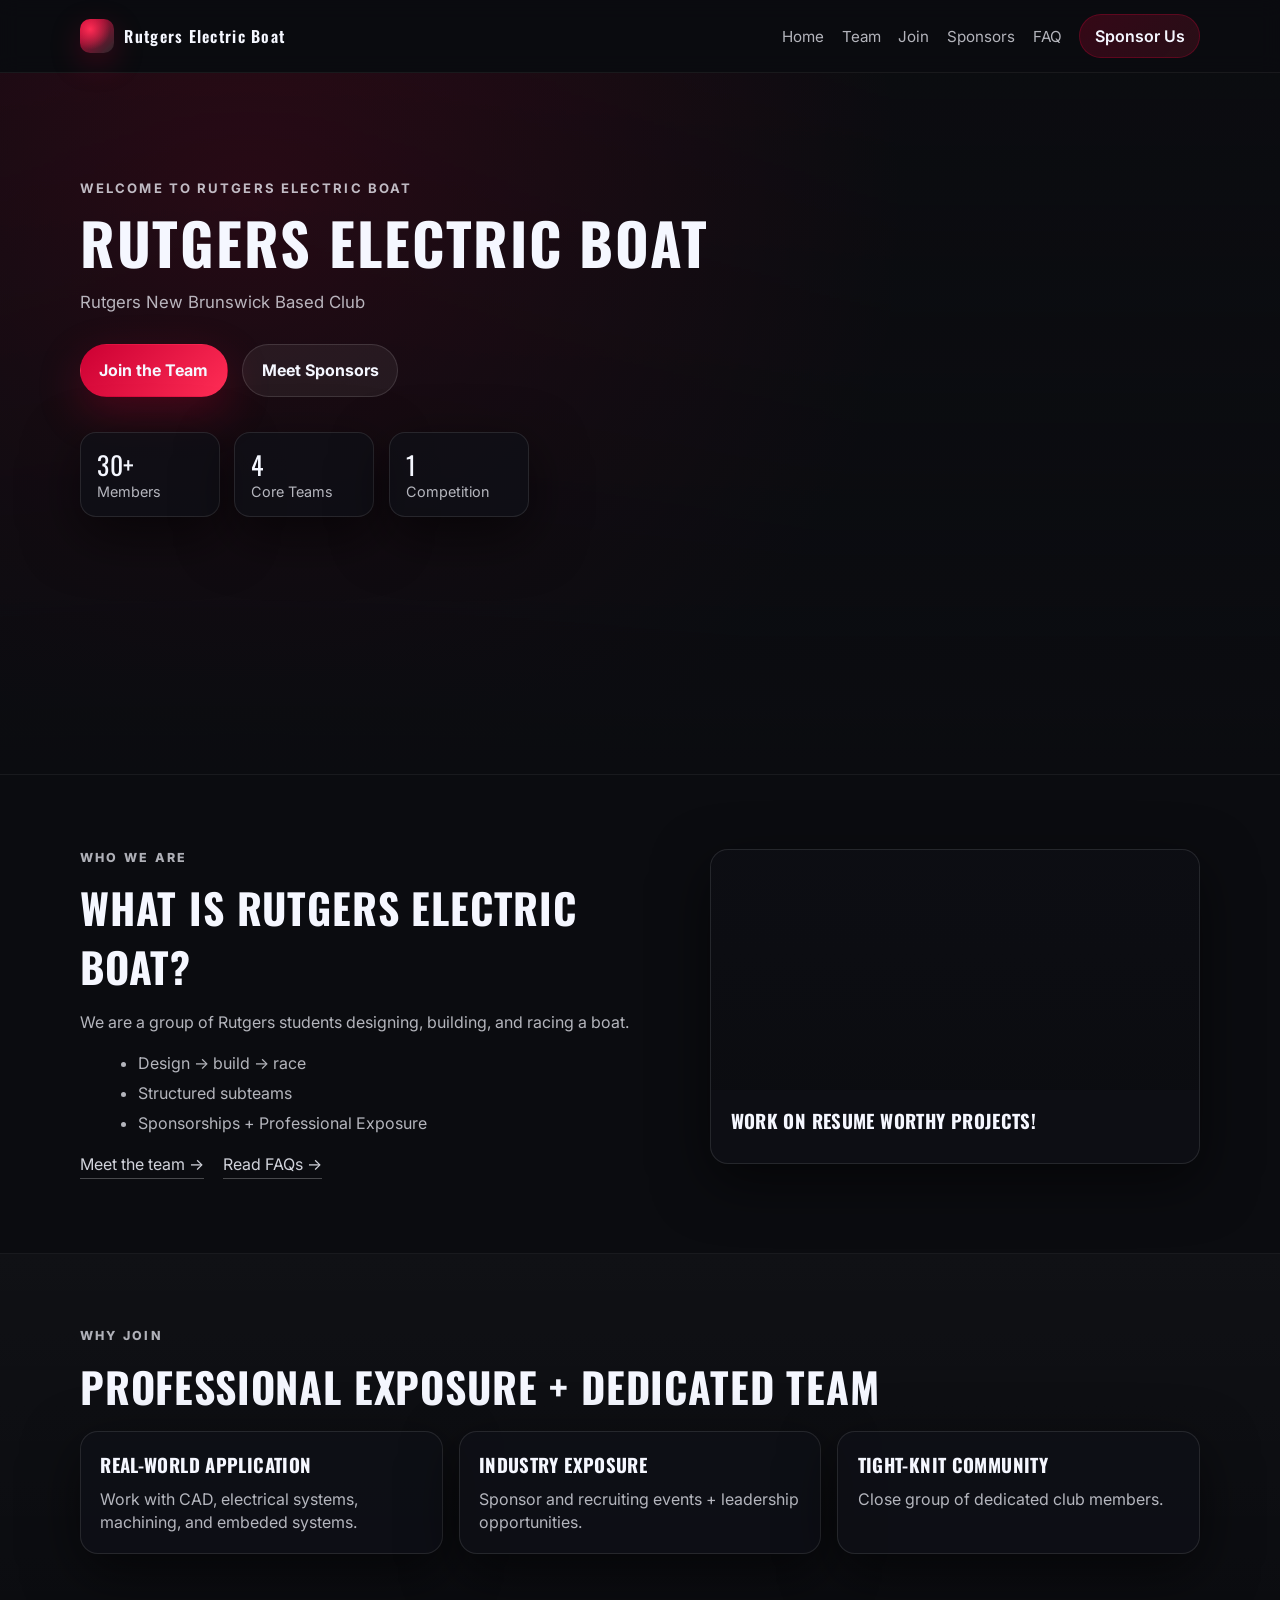
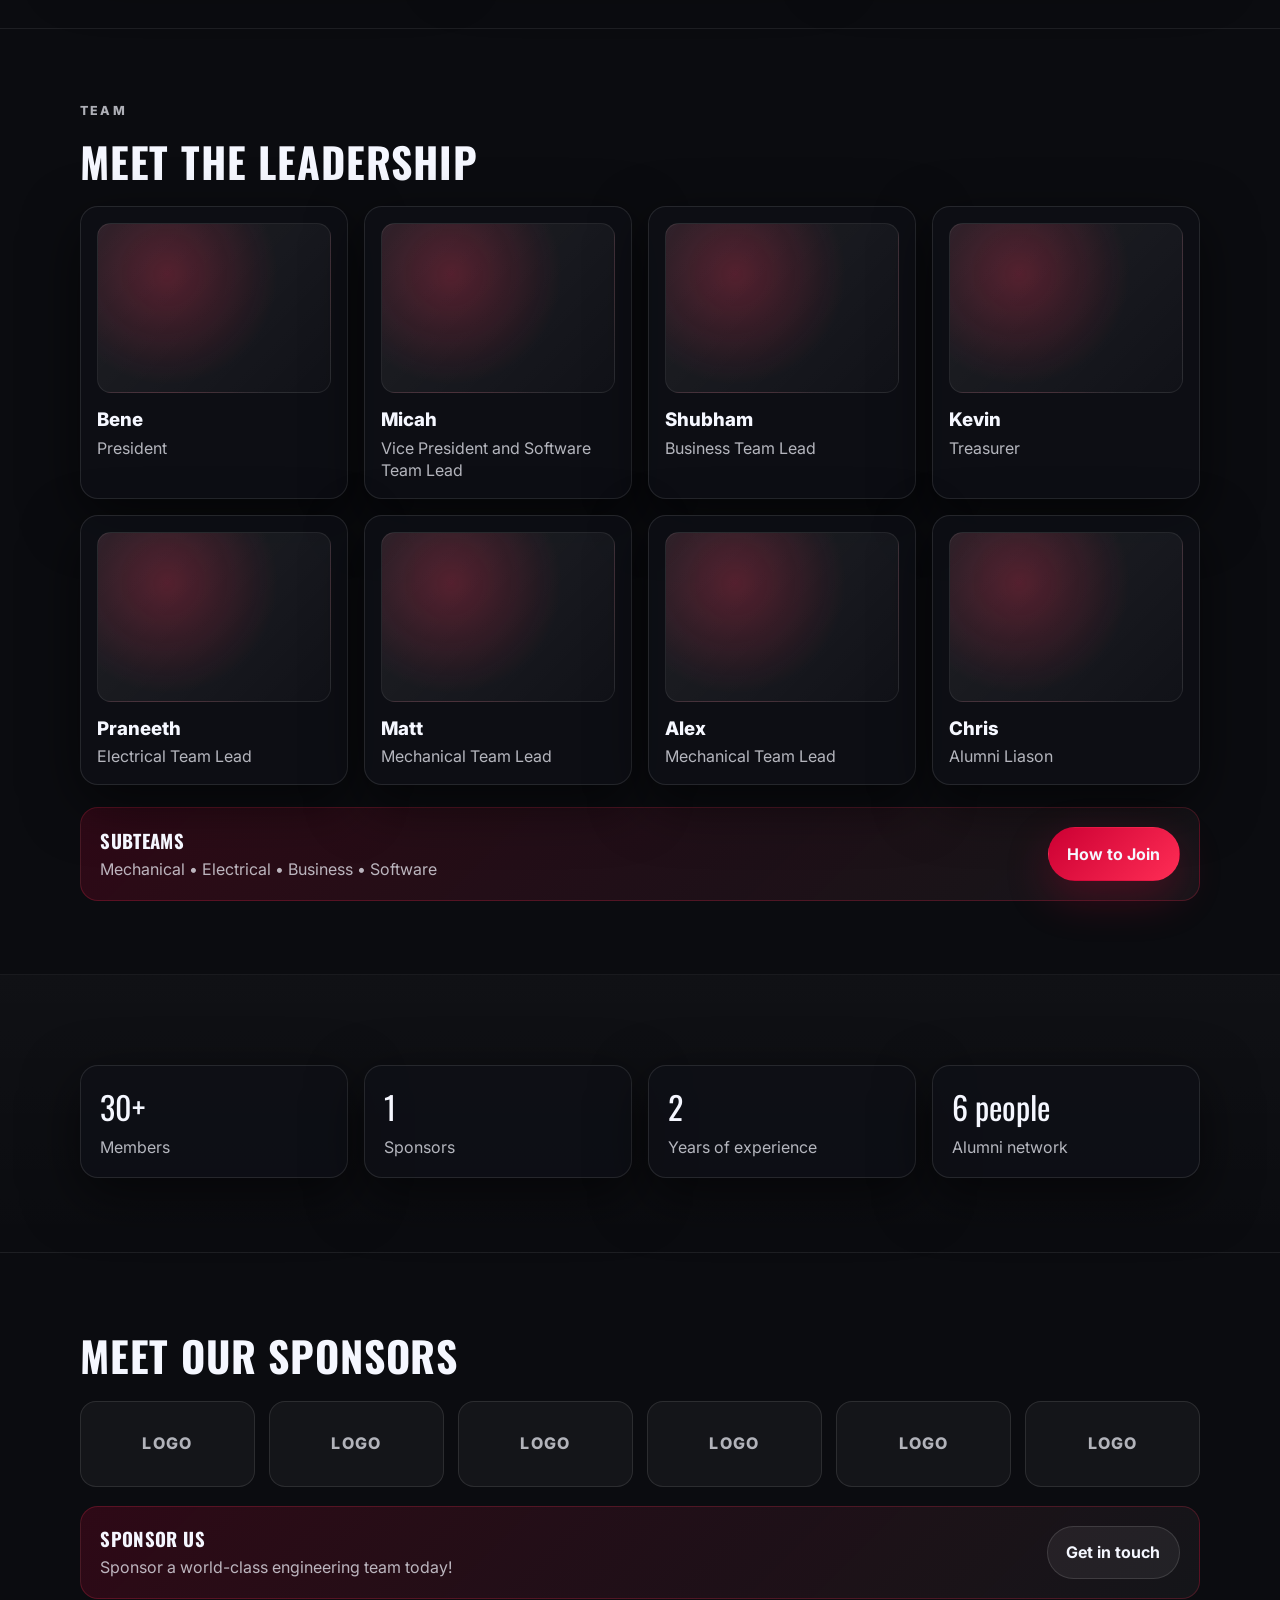
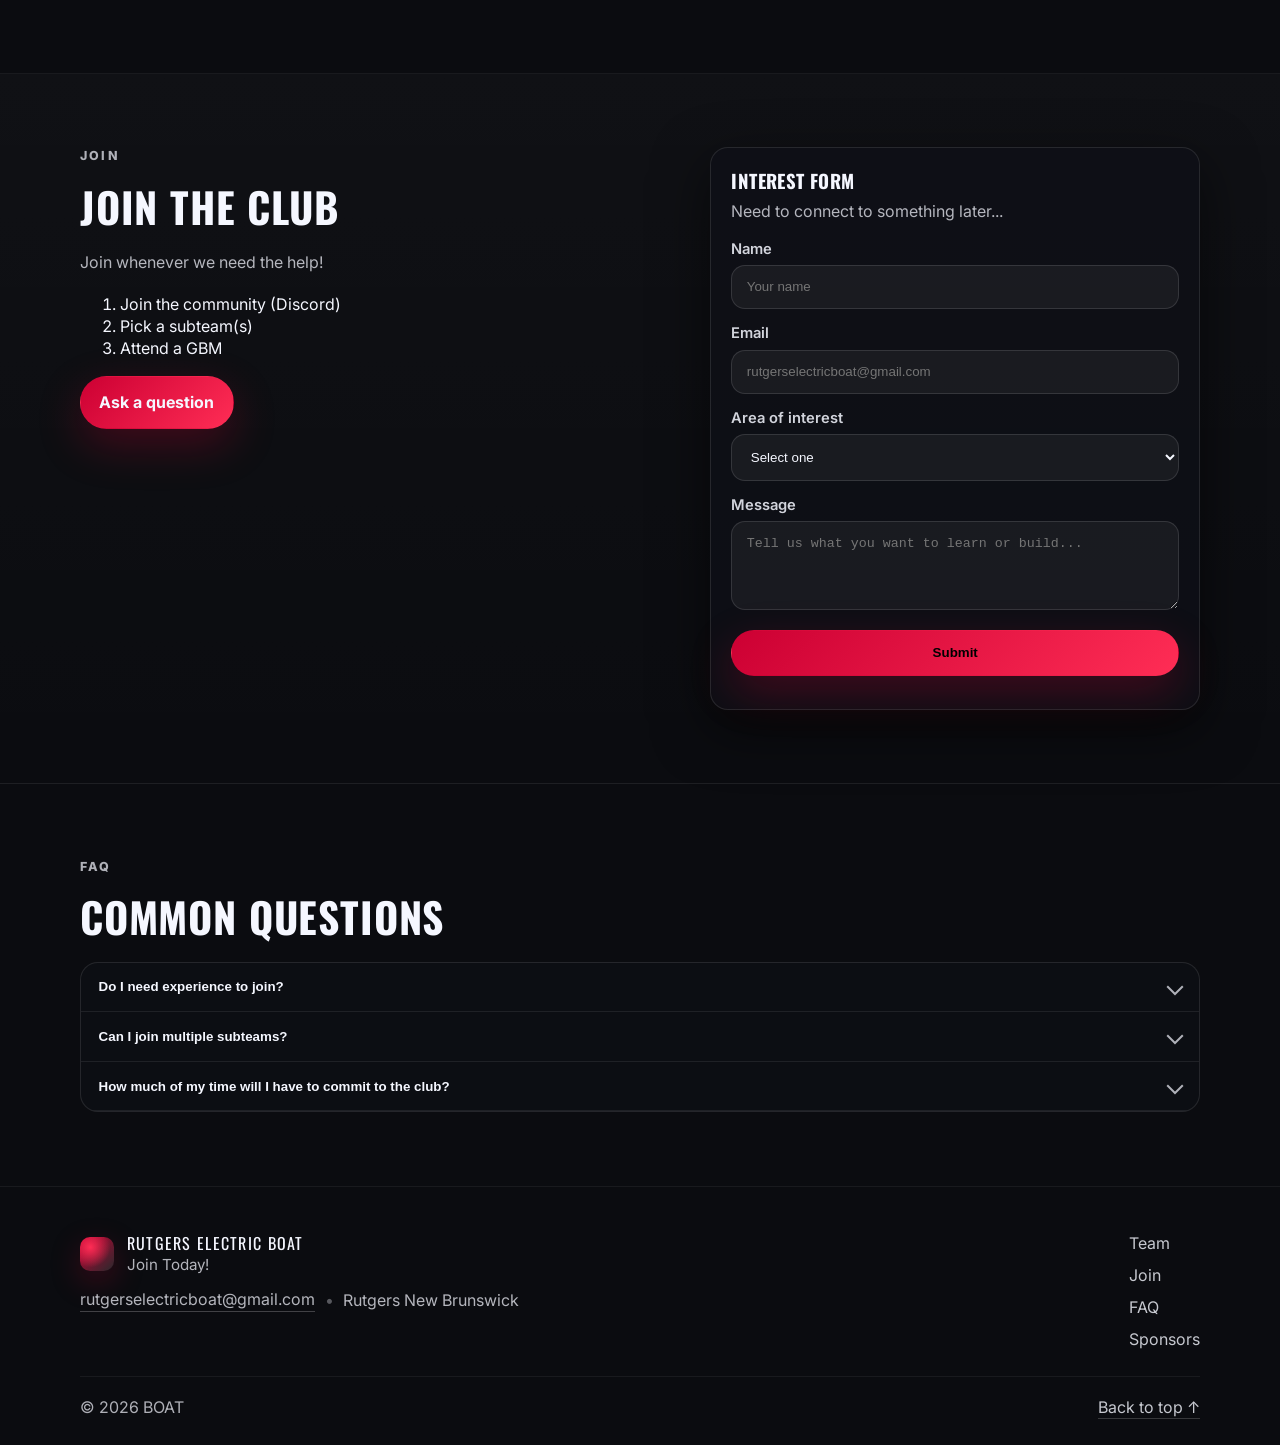
==== commit d2446105: "changed some labels" ====
--- a/index.html
+++ b/index.html
@@ -4,7 +4,7 @@
   <meta charset="utf-8" />
   <meta name="viewport" content="width=device-width,initial-scale=1" />
   <title>Team / Club Template</title>
-  <meta name="description" content="A bold motorsport-style team website template." />
+  <meta name="description" content="Rutgers Electric Boat Club Website" />
   <link rel="preconnect" href="https://fonts.googleapis.com">
   <link rel="preconnect" href="https://fonts.gstatic.com" crossorigin>
   <!-- Similar feel: modern, condensed-ish headlines + clean body font -->
@@ -42,7 +42,7 @@
   <main id="home">
     <section class="hero">
       <!-- Replace with your own high-res team image -->
-      <div class="hero-bg" role="img" aria-label="Team and car photo background"></div>
+      <div class="hero-bg" role="img" aria-label="Team background"></div>
 
       <div class="container hero-inner">
         <p class="kicker">Welcome to Rutgers Electric Boat</p>
@@ -56,7 +56,7 @@
           <a class="btn btn-ghost" href="#sponsors">Meet Sponsors</a>
         </div>
 
-        <div class="hero-badges" aria-label="Quick highlights">
+        <div class="hero-badges" aria-label="highlights">
           <div class="badge">
             <div class="badge-num">30+</div>
             <div class="badge-label">Members</div>
@@ -98,7 +98,7 @@
         </div>
 
         <div class="media-card">
-          <div class="media-card-img" role="img" aria-label="Workshop / car image"></div>
+          <div class="media-card-img" role="img" aria-label="boat image"></div>
           <div class="media-card-body">
             <h3 class="media-card-title">Work on resume worthy projects!</h3>
             <p class="media-card-text">
@@ -294,7 +294,7 @@
 
             <label class="field">
               <span>Email</span>
-              <input name="email" type="email" placeholder="you@school.edu" required />
+              <input name="email" type="email" placeholder="rutgerselectricboat@gmail.com" required />
             </label>
 
             <label class="field">
